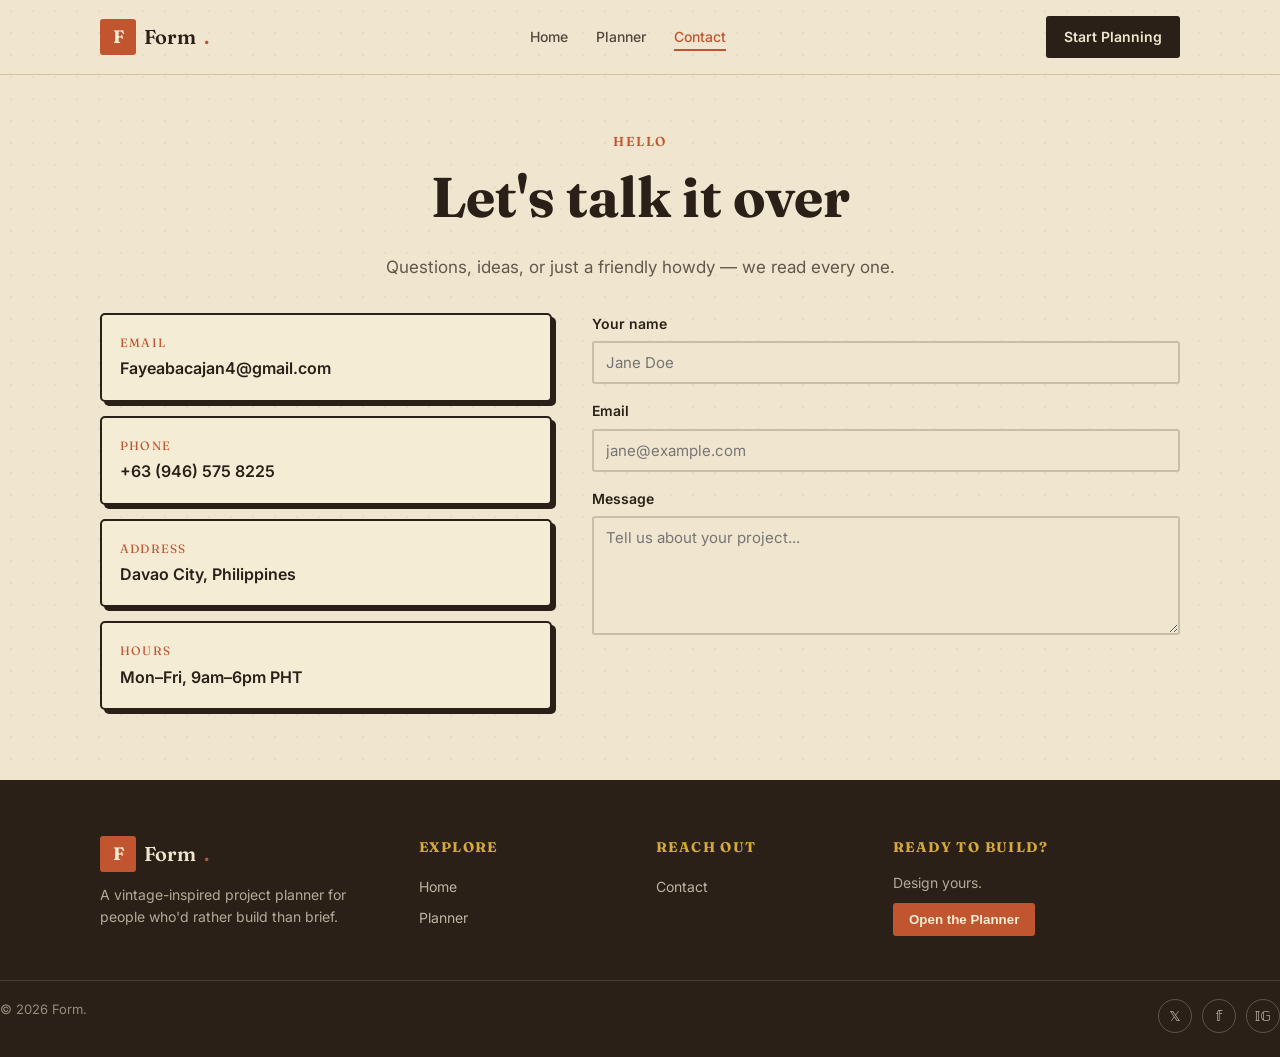
==== contact.html @ b25d4759 "Update contact.html" ====
<!doctype html>
<html lang="en">
<head>
<meta charset="UTF-8">
<meta name="viewport" content="width=device-width, initial-scale=1.0">
<title>Contact — Form</title>
<link rel="preconnect" href="https://fonts.googleapis.com">
<link rel="preconnect" href="https://fonts.gstatic.com" crossorigin>
<link href="https://fonts.googleapis.com/css2?family=Fraunces:opsz,wght@9..144,400;9..144,600;9..144,700;9..144,900&family=Inter:wght@400;500;600;700&display=swap" rel="stylesheet">
<link rel="stylesheet" href="styles.css">
</head>
<body>
<header class="navbar">
  <div class="nav-inner">
    <a class="brand" href="index.html"><span class="mark">F</span>Form<span class="dot">.</span></a>
    <ul class="nav-links">
      <li><a href="index.html">Home</a></li>
      <li><a href="planner.html">Planner</a></li>
      <li><a class="active" href="contact.html">Contact</a></li>
    </ul>
    <a class="nav-cta nav-desktop-cta" href="planner.html">Start Planning</a>
    <button class="burger" aria-label="Menu">☰</button>
  </div>
  <div class="drawer"><ul>
    <li><a href="index.html">Home</a></li>
    <li><a href="planner.html">Planner</a></li>
    <li><a class="active" href="contact.html">Contact</a></li>
    <li><a class="nav-cta" href="planner.html">Start Planning</a></li>
  </ul></div>
</header>

<section class="page-head">
  <div class="eyebrow"> hello</div>
  <h1>Let's talk it over</h1>
  <p>Questions, ideas, or just a friendly howdy — we read every one.</p>
</section>

<section style="padding-top:0;">
  <div class="container contact-grid">
    <div>
      <div class="info-card"><div class="label">Email</div><div class="val">Fayeabacajan4@gmail.com</div></div>
      <div class="info-card"><div class="label">Phone</div><div class="val">+63 (946) 575 8225</div></div>
      <div class="info-card"><div class="label">Address</div><div class="val">Davao City, Philippines</div></div>
      <div class="info-card"><div class="label">Hours</div><div class="val">Mon–Fri, 9am–6pm PHT</div></div>
    </div>
    <div>
     <div class="form-field">
    <label>Your name</label>
    <input id="name" name="name" type="text" placeholder="Jane Doe" required>
</div>

<div class="form-field">
    <label>Email</label>
    <input id="email" name="email" type="email" placeholder="jane@example.com" required>
</div>

<div class="form-field">
    <label>Message</label>
    <textarea id="message" name="message" rows="5"
        placeholder="Tell us about your project..." required></textarea>
</div>
  </div>
</section>

<footer class="footer">
  <div class="container">
    <div class="footer-grid">
      <div>
        <div class="brand"><span class="mark">F</span>Form<span class="dot">.</span></div>
        <p>A vintage-inspired project planner for people who'd rather build than brief.</p>
      </div>
      <div><h3>Explore</h3><a href="index.html">Home</a><a href="planner.html">Planner</a></div>
      <div><h3>Reach out</h3><a href="contact.html">Contact</a></div>
      <div class="news">
    <h3>Ready to build?</h3>
    <p>Design yours.</p>

    <button onclick="window.location.href='planner.html'">
        Open the Planner
    </button>

    <div class="ok"></div>
</div></div>
    </div>
    <div class="footer-bottom"><span>© <span id="year"></span> Form.</span>
      <div class="socials"><a href="https://x.com/jungkook_faye">𝕏</a><a href="https://www.facebook.com/faye.t.abacajan">𝕗</a><a href="https://www.instagram.com/fayeabacajan/">𝕀𝔾</a></div>
    </div>
</footer>
<script>document.getElementById('year').textContent = new Date().getFullYear();</script>
<script src="script.js"></script>
</body>
</html>
---- styles.css ----
/* Form — retro/vintage stylesheet (pure CSS, no framework) */
:root {
  --bg: #f0e6cf;
  --ink: #2a2018;
  --card: #f5ecd6;
  --rust: #c05530;
  --teal: #4d8a83;
  --mustard: #d4a93a;
  --muted: #ddd0b8;
  --border: #d4c4a3;
  --destructive: #a83232;
  --radius: 4px;
  --font-display: "Fraunces", Georgia, serif;
  --font-body: "Inter", system-ui, sans-serif;
}

* { box-sizing: border-box; margin: 0; padding: 0; }

html { scroll-behavior: smooth; }

body {
  font-family: var(--font-body);
  color: var(--ink);
  background-color: var(--bg);
  background-image: radial-gradient(rgba(74,60,40,0.06) 1px, transparent 1px);
  background-size: 22px 22px;
  line-height: 1.6;
}

a { color: inherit; text-decoration: none; }
img { max-width: 100%; display: block; }

.container { max-width: 1120px; margin: 0 auto; padding: 0 20px; }

/* Navbar */
.navbar {
  position: sticky; top: 0; z-index: 50;
  transition: background .3s, box-shadow .3s;
}
.navbar.scrolled { background: rgba(240,230,207,.96); box-shadow: 0 2px 0 0 var(--border); }
.nav-inner { display: flex; align-items: center; justify-content: space-between; padding: 16px 20px; max-width: 1120px; margin: 0 auto; }
.brand { display: flex; align-items: center; gap: 8px; font-family: var(--font-display); font-size: 20px; font-weight: 600; }
.brand .mark {
  width: 36px; height: 36px; display: grid; place-items: center;
  background: var(--rust); color: #f5ecd6; border-radius: 3px; font-weight: 700; font-size: 18px;
  transition: transform .2s;
}
.brand:hover .mark { transform: rotate(-6deg); }
.brand .dot { color: var(--rust); }
.nav-links { display: flex; align-items: center; gap: 4px; list-style: none; }
.nav-links a { padding: 8px 12px; font-size: 14px; font-weight: 500; color: rgba(42,32,24,.8); border-radius: 3px; position: relative; }
.nav-links a:hover, .nav-links a.active { color: var(--rust); }
.nav-links a.active::after { content:""; position:absolute; left:12px; right:12px; bottom:2px; height:2px; background:var(--rust); }
.nav-cta {
  border: 2px solid var(--ink); background: var(--ink); color: var(--bg);
  padding: 8px 16px; font-size: 14px; font-weight: 600; border-radius: 3px;
  transition: transform .2s, background .2s;
}
.nav-cta:hover { transform: translateY(-2px); background: var(--rust); border-color: var(--rust); }
.burger { display: none; background: none; border: none; cursor: pointer; padding: 8px; }
.drawer { max-height: 0; overflow: hidden; transition: max-height .3s; border-top: 1px solid var(--border); background: var(--bg); }
.drawer.open { max-height: 420px; }
.drawer ul { list-style: none; padding: 12px 20px; }
.drawer a { display: block; padding: 10px 12px; font-weight: 500; }
.drawer a.active { background: rgba(192,85,48,.1); color: var(--rust); border-radius: 3px; }
.drawer .nav-cta { display: block; text-align: center; margin-top: 8px; }

@media (max-width: 768px) {
  .nav-links, .nav-desktop-cta { display: none; }
  .burger { display: block; }
}

/* Buttons */
.btn { display: inline-flex; align-items: center; gap: 8px; padding: 12px 22px; font-weight: 600; border-radius: 3px; cursor: pointer; border: 2px solid transparent; font-family: var(--font-body); font-size: 15px; transition: transform .2s, background .2s; }
.btn:hover { transform: translateY(-2px); }
.btn-primary { background: var(--rust); color: #f5ecd6; border-color: var(--rust); }
.btn-ink { background: var(--ink); color: var(--bg); border-color: var(--ink); }
.btn-ink:hover { background: var(--rust); border-color: var(--rust); }
.btn-ghost { background: transparent; color: var(--ink); border-color: var(--ink); }
.btn-ghost:hover { background: var(--ink); color: var(--bg); }

/* Hero */
.hero { padding: 64px 0 48px; }
.hero-grid { display: grid; grid-template-columns: 1.1fr 1fr; gap: 40px; align-items: center; }
.eyebrow { font-family: var(--font-display); font-size: 13px; letter-spacing: .12em; text-transform: uppercase; color: var(--rust); font-weight: 600; }
.hero h1 { font-family: var(--font-display); font-size: clamp(40px, 6vw, 64px); line-height: 1.05; font-weight: 700; margin: 14px 0 18px; }
.hero h1 em { font-style: italic; color: var(--rust); }
.hero p.lead { font-size: 18px; color: rgba(42,32,24,.75); max-width: 480px; margin-bottom: 26px; }
.hero-actions { display: flex; gap: 12px; flex-wrap: wrap; }
.hero-card {
  background: var(--card); border: 2px solid var(--ink); border-radius: 6px;
  padding: 18px; box-shadow: 8px 8px 0 var(--ink); transform: rotate(1.5deg);
}
.hero-card img { border-radius: 3px; width: 100%; }
.hero-card .caption { font-family: var(--font-display); font-size: 13px; margin-top: 10px; color: rgba(42,32,24,.6); }

@media (max-width: 768px) { .hero-grid { grid-template-columns: 1fr; } }

/* Sections */
section { padding: 56px 0; }
.section-head { text-align: center; max-width: 640px; margin: 0 auto 40px; }
.section-head h2 { font-family: var(--font-display); font-size: clamp(28px, 4vw, 40px); font-weight: 700; margin-bottom: 12px; }
.section-head p { color: rgba(42,32,24,.7); font-size: 17px; }

/* Process / features grid */
.grid { display: grid; gap: 24px; }
.grid-4 { grid-template-columns: repeat(4, 1fr); }
.grid-3 { grid-template-columns: repeat(3, 1fr); }
.grid-2 { grid-template-columns: repeat(2, 1fr); }
@media (max-width: 900px) { .grid-4 { grid-template-columns: repeat(2,1fr);} }
@media (max-width: 600px) { .grid-4, .grid-3, .grid-2 { grid-template-columns: 1fr; } }

.card {
  background: var(--card); border: 2px solid var(--ink); border-radius: 5px;
  padding: 24px; box-shadow: 5px 5px 0 var(--ink); transition: transform .2s;
}
.card:hover { transform: translate(-2px,-2px); box-shadow: 7px 7px 0 var(--ink); }
.card .num { font-family: var(--font-display); font-size: 14px; font-weight: 700; color: var(--rust); }
.card h3 { font-family: var(--font-display); font-size: 20px; margin: 8px 0 8px; }
.card p { color: rgba(42,32,24,.72); font-size: 15px; }
.card .icon { width: 44px; height: 44px; display: grid; place-items: center; background: var(--mustard); border-radius: 50%; font-size: 22px; margin-bottom: 12px; }

/* Stats */
.stats { background: var(--ink); color: var(--bg); padding: 56px 0; }
.stats .grid-4 { gap: 20px; }
.stat { text-align: center; }
.stat .num { font-family: var(--font-display); font-size: clamp(36px,5vw,52px); font-weight: 700; color: var(--mustard); }
.stat .label { font-size: 14px; color: rgba(240,230,207,.7); margin-top: 4px; }

/* Testimonial band */
.band {
    padding: 72px 0;
    background: url("assets/images/vintage-paper.jpg") center center / cover no-repeat;
    color: #f5ecd6;
    text-align: center;
    position: relative;
}

/* Optional overlay for readability */
.band::before {
    content: "";
    position: absolute;
    inset: 0;
    background: rgba(43, 31, 24, 0.55); /* Adjust opacity as needed */
}

.band .container {
    position: relative;
    z-index: 1;
}

.band blockquote {
    font-family: var(--font-display);
    font-size: clamp(22px, 3vw, 30px);
    font-style: italic;
    max-width: 760px;
    margin: 0 auto 18px;
    line-height: 1.4;
}

.band cite {
    font-style: normal;
    font-weight: 600;
}

/* CTA block */
.cta-block { text-align: center; padding: 72px 0; }
.cta-block h2 { font-family: var(--font-display); font-size: clamp(30px,4vw,44px); margin-bottom: 14px; }
.cta-block p { color: rgba(42,32,24,.72); max-width: 520px; margin: 0 auto 26px; font-size: 17px; }

/* Page header */
.page-head { padding: 56px 0 32px; text-align: center; }
.page-head h1 { font-family: var(--font-display); font-size: clamp(36px,5vw,56px); margin-bottom: 12px; }
.page-head p { color: rgba(42,32,24,.72); font-size: 17px; max-width: 560px; margin: 0 auto; }

/* Values */
.value .icon { background: var(--rust); color: #f5ecd6; }
.value h3 { font-family: var(--font-display); font-size: 19px; margin-bottom: 6px; }
.value p { color: rgba(42,32,24,.72); font-size: 15px; }

/* Showcase */
.project .swatches { display: flex; gap: 6px; margin: 12px 0; }
.project .swatches span { width: 22px; height: 22px; border-radius: 50%; border: 1px solid rgba(42,32,24,.2); }
.project .tag { display: inline-block; font-size: 12px; background: var(--muted); padding: 3px 10px; border-radius: 999px; margin: 4px 4px 0 0; }
.project h3 { font-family: var(--font-display); font-size: 22px; margin: 8px 0; }
.project .cat { font-family: var(--font-display); font-size: 13px; color: var(--rust); text-transform: uppercase; letter-spacing: .08em; }

/* Contact */
.contact-grid { display: grid; grid-template-columns: 1fr 1.3fr; gap: 40px; }
@media (max-width: 800px) { .contact-grid { grid-template-columns: 1fr; } }
.info-card { background: var(--card); border: 2px solid var(--ink); border-radius: 5px; padding: 18px; margin-bottom: 14px; box-shadow: 4px 4px 0 var(--ink); }
.info-card .label { font-family: var(--font-display); font-size: 12px; text-transform: uppercase; letter-spacing: .1em; color: var(--rust); }
.info-card .val { font-weight: 600; margin-top: 4px; }
.form-field { margin-bottom: 16px; }
.form-field label { display: block; font-size: 14px; font-weight: 600; margin-bottom: 6px; }
.form-field input, .form-field textarea, .form-field select {
  width: 100%; padding: 10px 12px; border: 2px solid rgba(42,32,24,.2); border-radius: 3px;
  background: var(--bg); font-family: var(--font-body); font-size: 15px; color: var(--ink);
}
.form-field input:focus, .form-field textarea:focus, .form-field select:focus { outline: none; border-color: var(--rust); }
.form-field .err { color: var(--destructive); font-size: 12px; margin-top: 4px; }
.success-box { background: rgba(77,138,131,.12); border: 2px solid var(--teal); color: var(--teal); padding: 16px; border-radius: 4px; font-weight: 600; }

/* Planner */
.planner-wrap { max-width: 760px; margin: 0 auto; }
.stepper { display: flex; justify-content: space-between; margin-bottom: 32px; position: relative; }
.stepper::before { content:""; position:absolute; top:14px; left:5%; right:5%; height:2px; background: var(--border); z-index:0; }
.step-dot { position: relative; z-index:1; display: flex; flex-direction: column; align-items: center; gap:6px; flex:1; }
.step-dot .circle { width: 30px; height: 30px; border-radius: 50%; background: var(--bg); border: 2px solid var(--border); display: grid; place-items: center; font-weight: 700; font-size: 13px; color: rgba(42,32,24,.5); }
.step-dot.done .circle, .step-dot.active .circle { background: var(--rust); color: #f5ecd6; border-color: var(--rust); }
.step-dot .name { font-size: 11px; color: rgba(42,32,24,.6); }
.step-dot.active .name { color: var(--rust); font-weight: 600; }
@media (max-width: 600px){ .step-dot .name { display:none; } }

.step-panel { background: var(--card); border: 2px solid var(--ink); border-radius: 6px; padding: 28px; box-shadow: 6px 6px 0 var(--ink); }
.step-panel h2 { font-family: var(--font-display); font-size: 26px; margin-bottom: 6px; }
.step-panel .sub { color: rgba(42,32,24,.7); margin-bottom: 22px; }
.choice-grid { display: grid; gap: 12px; }
.choice { border: 2px solid var(--border); border-radius: 4px; padding: 14px 16px; cursor: pointer; transition: all .15s; background: var(--bg); }
.choice:hover { border-color: var(--rust); }
.choice.selected { border-color: var(--rust); background: rgba(192,85,48,.08); box-shadow: inset 0 0 0 1px var(--rust); }
.choice .t { font-weight: 600; }
.choice .d { font-size: 13px; color: rgba(42,32,24,.65); margin-top: 2px; }
.palette-row { display: flex; gap: 10px; flex-wrap: wrap; }
.palette { cursor: pointer; border: 2px solid var(--border); border-radius: 6px; padding: 10px; background: var(--bg); text-align: center; }
.palette.selected { border-color: var(--rust); box-shadow: inset 0 0 0 1px var(--rust); }
.palette .swatches { display: flex; gap: 4px; justify-content: center; margin-bottom: 6px; }
.palette .swatches span { width: 18px; height: 18px; border-radius: 50%; }
.palette .name { font-size: 12px; font-weight: 600; }
.hex-row { display: flex; gap: 10px; flex-wrap: wrap; margin-top: 14px; }
.hex-field { display: flex; align-items: center; gap: 8px; }
.hex-field input[type=color] { width: 40px; height: 40px; border: 2px solid var(--ink); border-radius: 4px; padding: 2px; background: var(--bg); }
.hex-field input[type=text] { width: 90px; padding: 8px; border: 2px solid rgba(42,32,24,.2); border-radius: 3px; font-family: monospace; }
.toggle-row { display: flex; align-items: center; gap: 10px; padding: 10px 0; }
.toggle { position: relative; width: 44px; height: 24px; }
.toggle input { opacity: 0; width: 0; height: 0; }
.toggle .slider { position: absolute; inset: 0; background: var(--border); border-radius: 999px; transition: .2s; }
.toggle .slider::before { content:""; position:absolute; width:18px; height:18px; left:3px; top:3px; background:#fff; border-radius:50%; transition:.2s; }
.toggle input:checked + .slider { background: var(--rust); }
.toggle input:checked + .slider::before { transform: translateX(20px); }
.step-actions { display: flex; justify-content: space-between; margin-top: 28px; }
.review-row { display: flex; justify-content: space-between; padding: 10px 0; border-bottom: 1px dashed var(--border); }
.review-row .k { color: rgba(42,32,24,.6); font-size: 13px; }
.review-row .v { font-weight: 600; text-align: right; }
.chips { display: flex; flex-wrap: wrap; gap: 6px; }
.chips span { background: var(--muted); padding: 3px 10px; border-radius: 999px; font-size: 12px; }

/* Footer */
.footer { background: var(--ink); color: rgba(240,230,207,.85); padding: 56px 0 24px; }
.footer-grid { display: grid; grid-template-columns: 1.4fr 1fr 1fr 1.4fr; gap: 32px; }
@media (max-width: 800px){ .footer-grid { grid-template-columns: 1fr 1fr; } }
.footer h3 { font-family: var(--font-display); font-size: 14px; text-transform: uppercase; letter-spacing: .1em; color: var(--mustard); margin-bottom: 14px; }
.footer a { display: block; padding: 4px 0; color: rgba(240,230,207,.75); font-size: 14px; }
.footer a:hover { color: var(--mustard); }
.footer .brand { color: var(--bg); margin-bottom: 12px; }
.footer p { font-size: 14px; color: rgba(240,230,207,.7); }
.news input { width: 100%; padding: 9px 10px; border: 2px solid rgba(240,230,207,.25); background: transparent; color: var(--bg); border-radius: 3px; margin-top: 8px; }
.news input::placeholder { color: rgba(240,230,207,.4); }
.news button { margin-top: 8px; background: var(--rust); color: #f5ecd6; border: none; padding: 9px 16px; border-radius: 3px; font-weight: 600; cursor: pointer; }
.news .ok { margin-top: 8px; color: var(--mustard); font-size: 13px; }
.footer-bottom { border-top: 1px solid rgba(240,230,207,.15); margin-top: 36px; padding-top: 18px; display: flex; justify-content: space-between; flex-wrap: wrap; gap: 12px; font-size: 13px; color: rgba(240,230,207,.55); }
.socials { display: flex; gap: 10px; }
.socials a { width: 34px; height: 34px; display: grid; place-items: center; border: 1px solid rgba(240,230,207,.25); border-radius: 50%; padding: 0; }

.text-shadow-paper { text-shadow: 2px 2px 0 rgba(244,236,216,.6); }
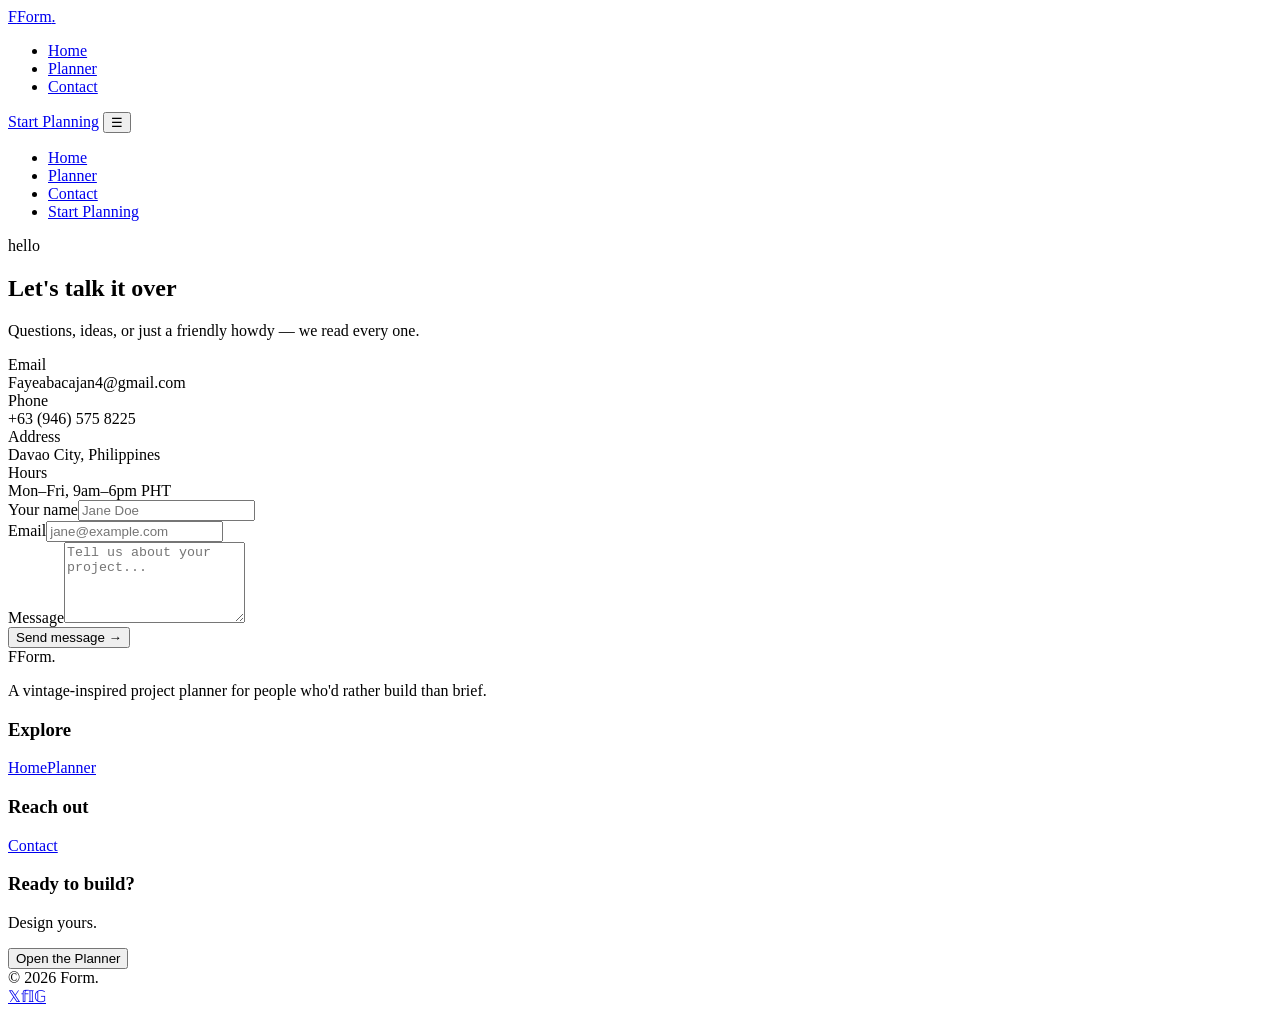
==== commit a8f3351b: "Update contact.html" ====
--- a/contact.html
+++ b/contact.html
@@ -7,7 +7,7 @@
 <link rel="preconnect" href="https://fonts.googleapis.com">
 <link rel="preconnect" href="https://fonts.gstatic.com" crossorigin>
 <link href="https://fonts.googleapis.com/css2?family=Fraunces:opsz,wght@9..144,400;9..144,600;9..144,700;9..144,900&family=Inter:wght@400;500;600;700&display=swap" rel="stylesheet">
-<link rel="stylesheet" href="styles.css">
+<link rel="stylesheet" href="assets/styles.css">
 </head>
 <body>
 <header class="navbar">
@@ -44,21 +44,14 @@
       <div class="info-card"><div class="label">Hours</div><div class="val">Mon–Fri, 9am–6pm PHT</div></div>
     </div>
     <div>
-     <div class="form-field">
-    <label>Your name</label>
-    <input id="name" name="name" type="text" placeholder="Jane Doe" required>
-</div>
-
-<div class="form-field">
-    <label>Email</label>
-    <input id="email" name="email" type="email" placeholder="jane@example.com" required>
-</div>
-
-<div class="form-field">
-    <label>Message</label>
-    <textarea id="message" name="message" rows="5"
-        placeholder="Tell us about your project..." required></textarea>
-</div>
+      <div id="contact-success" class="success-box" style="display:none;">Thanks! Your message is on its way — we'll reply within a working day.</div>
+      <form action="mailto:yourname@example.com" method="post" enctype="text/plain">
+        <div class="form-field" data-field="name"><label>Your name</label><input name="name" placeholder="Jane Doe"><div class="err"></div></div>
+        <div class="form-field" data-field="email"><label>Email</label><input name="email" placeholder="jane@example.com"><div class="err"></div></div>
+        <div class="form-field" data-field="message"><label>Message</label><textarea name="message" rows="5" placeholder="Tell us about your project..."></textarea><div class="err"></div></div>
+        <button class="btn btn-primary" type="submit">Send message →</button>
+      </form>
+    </div>
   </div>
 </section>
 
@@ -87,10 +80,6 @@
     </div>
 </footer>
 <script>document.getElementById('year').textContent = new Date().getFullYear();</script>
-<script src="script.js"></script>
+<script src="assets/script.js"></script>
 </body>
 </html>
-
-
-
-
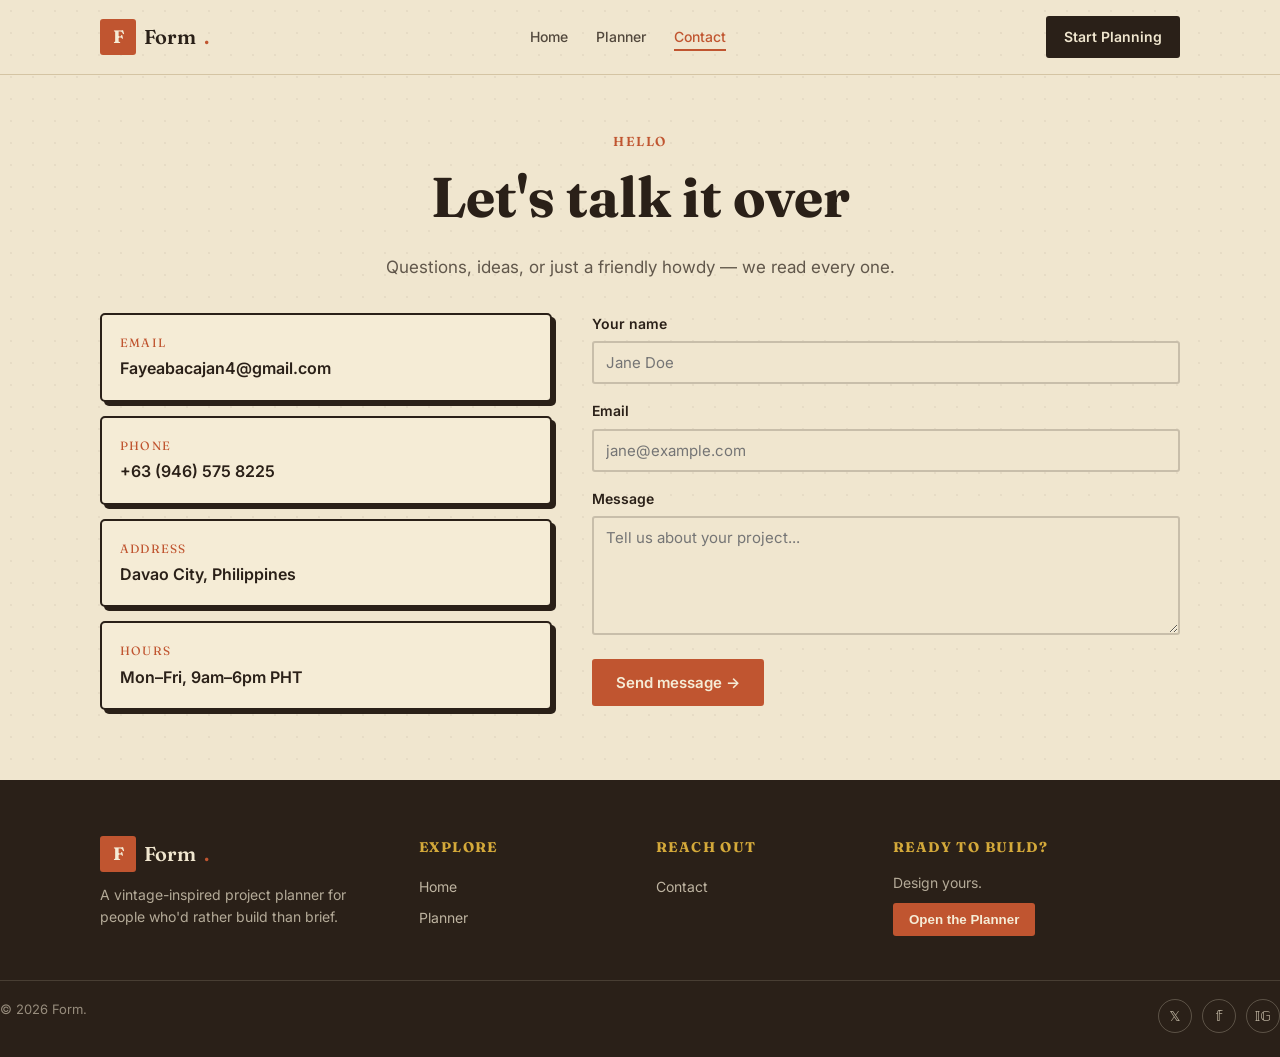
==== commit 43c04f05: "Update contact.html" ====
--- a/contact.html
+++ b/contact.html
@@ -7,7 +7,7 @@
 <link rel="preconnect" href="https://fonts.googleapis.com">
 <link rel="preconnect" href="https://fonts.gstatic.com" crossorigin>
 <link href="https://fonts.googleapis.com/css2?family=Fraunces:opsz,wght@9..144,400;9..144,600;9..144,700;9..144,900&family=Inter:wght@400;500;600;700&display=swap" rel="stylesheet">
-<link rel="stylesheet" href="assets/styles.css">
+<link rel="stylesheet" href="styles.css">
 </head>
 <body>
 <header class="navbar">
@@ -80,6 +80,6 @@
     </div>
 </footer>
 <script>document.getElementById('year').textContent = new Date().getFullYear();</script>
-<script src="assets/script.js"></script>
+<script src="script.js"></script>
 </body>
 </html>
--- a/styles.css
+++ b/styles.css
@@ -0,0 +1,265 @@
+/* Form — retro/vintage stylesheet (pure CSS, no framework) */
+:root {
+  --bg: #f0e6cf;
+  --ink: #2a2018;
+  --card: #f5ecd6;
+  --rust: #c05530;
+  --teal: #4d8a83;
+  --mustard: #d4a93a;
+  --muted: #ddd0b8;
+  --border: #d4c4a3;
+  --destructive: #a83232;
+  --radius: 4px;
+  --font-display: "Fraunces", Georgia, serif;
+  --font-body: "Inter", system-ui, sans-serif;
+}
+
+* { box-sizing: border-box; margin: 0; padding: 0; }
+
+html { scroll-behavior: smooth; }
+
+body {
+  font-family: var(--font-body);
+  color: var(--ink);
+  background-color: var(--bg);
+  background-image: radial-gradient(rgba(74,60,40,0.06) 1px, transparent 1px);
+  background-size: 22px 22px;
+  line-height: 1.6;
+}
+
+a { color: inherit; text-decoration: none; }
+img { max-width: 100%; display: block; }
+
+.container { max-width: 1120px; margin: 0 auto; padding: 0 20px; }
+
+/* Navbar */
+.navbar {
+  position: sticky; top: 0; z-index: 50;
+  transition: background .3s, box-shadow .3s;
+}
+.navbar.scrolled { background: rgba(240,230,207,.96); box-shadow: 0 2px 0 0 var(--border); }
+.nav-inner { display: flex; align-items: center; justify-content: space-between; padding: 16px 20px; max-width: 1120px; margin: 0 auto; }
+.brand { display: flex; align-items: center; gap: 8px; font-family: var(--font-display); font-size: 20px; font-weight: 600; }
+.brand .mark {
+  width: 36px; height: 36px; display: grid; place-items: center;
+  background: var(--rust); color: #f5ecd6; border-radius: 3px; font-weight: 700; font-size: 18px;
+  transition: transform .2s;
+}
+.brand:hover .mark { transform: rotate(-6deg); }
+.brand .dot { color: var(--rust); }
+.nav-links { display: flex; align-items: center; gap: 4px; list-style: none; }
+.nav-links a { padding: 8px 12px; font-size: 14px; font-weight: 500; color: rgba(42,32,24,.8); border-radius: 3px; position: relative; }
+.nav-links a:hover, .nav-links a.active { color: var(--rust); }
+.nav-links a.active::after { content:""; position:absolute; left:12px; right:12px; bottom:2px; height:2px; background:var(--rust); }
+.nav-cta {
+  border: 2px solid var(--ink); background: var(--ink); color: var(--bg);
+  padding: 8px 16px; font-size: 14px; font-weight: 600; border-radius: 3px;
+  transition: transform .2s, background .2s;
+}
+.nav-cta:hover { transform: translateY(-2px); background: var(--rust); border-color: var(--rust); }
+.burger { display: none; background: none; border: none; cursor: pointer; padding: 8px; }
+.drawer { max-height: 0; overflow: hidden; transition: max-height .3s; border-top: 1px solid var(--border); background: var(--bg); }
+.drawer.open { max-height: 420px; }
+.drawer ul { list-style: none; padding: 12px 20px; }
+.drawer a { display: block; padding: 10px 12px; font-weight: 500; }
+.drawer a.active { background: rgba(192,85,48,.1); color: var(--rust); border-radius: 3px; }
+.drawer .nav-cta { display: block; text-align: center; margin-top: 8px; }
+
+@media (max-width: 768px) {
+  .nav-links, .nav-desktop-cta { display: none; }
+  .burger { display: block; }
+}
+
+/* Buttons */
+.btn { display: inline-flex; align-items: center; gap: 8px; padding: 12px 22px; font-weight: 600; border-radius: 3px; cursor: pointer; border: 2px solid transparent; font-family: var(--font-body); font-size: 15px; transition: transform .2s, background .2s; }
+.btn:hover { transform: translateY(-2px); }
+.btn-primary { background: var(--rust); color: #f5ecd6; border-color: var(--rust); }
+.btn-ink { background: var(--ink); color: var(--bg); border-color: var(--ink); }
+.btn-ink:hover { background: var(--rust); border-color: var(--rust); }
+.btn-ghost { background: transparent; color: var(--ink); border-color: var(--ink); }
+.btn-ghost:hover { background: var(--ink); color: var(--bg); }
+
+/* Hero */
+.hero { padding: 64px 0 48px; }
+.hero-grid { display: grid; grid-template-columns: 1.1fr 1fr; gap: 40px; align-items: center; }
+.eyebrow { font-family: var(--font-display); font-size: 13px; letter-spacing: .12em; text-transform: uppercase; color: var(--rust); font-weight: 600; }
+.hero h1 { font-family: var(--font-display); font-size: clamp(40px, 6vw, 64px); line-height: 1.05; font-weight: 700; margin: 14px 0 18px; }
+.hero h1 em { font-style: italic; color: var(--rust); }
+.hero p.lead { font-size: 18px; color: rgba(42,32,24,.75); max-width: 480px; margin-bottom: 26px; }
+.hero-actions { display: flex; gap: 12px; flex-wrap: wrap; }
+.hero-card {
+  background: var(--card); border: 2px solid var(--ink); border-radius: 6px;
+  padding: 18px; box-shadow: 8px 8px 0 var(--ink); transform: rotate(1.5deg);
+}
+.hero-card img { border-radius: 3px; width: 100%; }
+.hero-card .caption { font-family: var(--font-display); font-size: 13px; margin-top: 10px; color: rgba(42,32,24,.6); }
+
+@media (max-width: 768px) { .hero-grid { grid-template-columns: 1fr; } }
+
+/* Sections */
+section { padding: 56px 0; }
+.section-head { text-align: center; max-width: 640px; margin: 0 auto 40px; }
+.section-head h2 { font-family: var(--font-display); font-size: clamp(28px, 4vw, 40px); font-weight: 700; margin-bottom: 12px; }
+.section-head p { color: rgba(42,32,24,.7); font-size: 17px; }
+
+/* Process / features grid */
+.grid { display: grid; gap: 24px; }
+.grid-4 { grid-template-columns: repeat(4, 1fr); }
+.grid-3 { grid-template-columns: repeat(3, 1fr); }
+.grid-2 { grid-template-columns: repeat(2, 1fr); }
+@media (max-width: 900px) { .grid-4 { grid-template-columns: repeat(2,1fr);} }
+@media (max-width: 600px) { .grid-4, .grid-3, .grid-2 { grid-template-columns: 1fr; } }
+
+.card {
+  background: var(--card); border: 2px solid var(--ink); border-radius: 5px;
+  padding: 24px; box-shadow: 5px 5px 0 var(--ink); transition: transform .2s;
+}
+.card:hover { transform: translate(-2px,-2px); box-shadow: 7px 7px 0 var(--ink); }
+.card .num { font-family: var(--font-display); font-size: 14px; font-weight: 700; color: var(--rust); }
+.card h3 { font-family: var(--font-display); font-size: 20px; margin: 8px 0 8px; }
+.card p { color: rgba(42,32,24,.72); font-size: 15px; }
+.card .icon { width: 44px; height: 44px; display: grid; place-items: center; background: var(--mustard); border-radius: 50%; font-size: 22px; margin-bottom: 12px; }
+
+/* Stats */
+.stats { background: var(--ink); color: var(--bg); padding: 56px 0; }
+.stats .grid-4 { gap: 20px; }
+.stat { text-align: center; }
+.stat .num { font-family: var(--font-display); font-size: clamp(36px,5vw,52px); font-weight: 700; color: var(--mustard); }
+.stat .label { font-size: 14px; color: rgba(240,230,207,.7); margin-top: 4px; }
+
+/* Testimonial band */
+.band {
+    padding: 72px 0;
+    background: url("assets/images/vintage-paper.jpg") center center / cover no-repeat;
+    color: #f5ecd6;
+    text-align: center;
+    position: relative;
+}
+
+/* Optional overlay for readability */
+.band::before {
+    content: "";
+    position: absolute;
+    inset: 0;
+    background: rgba(43, 31, 24, 0.55); /* Adjust opacity as needed */
+}
+
+.band .container {
+    position: relative;
+    z-index: 1;
+}
+
+.band blockquote {
+    font-family: var(--font-display);
+    font-size: clamp(22px, 3vw, 30px);
+    font-style: italic;
+    max-width: 760px;
+    margin: 0 auto 18px;
+    line-height: 1.4;
+}
+
+.band cite {
+    font-style: normal;
+    font-weight: 600;
+}
+
+/* CTA block */
+.cta-block { text-align: center; padding: 72px 0; }
+.cta-block h2 { font-family: var(--font-display); font-size: clamp(30px,4vw,44px); margin-bottom: 14px; }
+.cta-block p { color: rgba(42,32,24,.72); max-width: 520px; margin: 0 auto 26px; font-size: 17px; }
+
+/* Page header */
+.page-head { padding: 56px 0 32px; text-align: center; }
+.page-head h1 { font-family: var(--font-display); font-size: clamp(36px,5vw,56px); margin-bottom: 12px; }
+.page-head p { color: rgba(42,32,24,.72); font-size: 17px; max-width: 560px; margin: 0 auto; }
+
+/* Values */
+.value .icon { background: var(--rust); color: #f5ecd6; }
+.value h3 { font-family: var(--font-display); font-size: 19px; margin-bottom: 6px; }
+.value p { color: rgba(42,32,24,.72); font-size: 15px; }
+
+/* Showcase */
+.project .swatches { display: flex; gap: 6px; margin: 12px 0; }
+.project .swatches span { width: 22px; height: 22px; border-radius: 50%; border: 1px solid rgba(42,32,24,.2); }
+.project .tag { display: inline-block; font-size: 12px; background: var(--muted); padding: 3px 10px; border-radius: 999px; margin: 4px 4px 0 0; }
+.project h3 { font-family: var(--font-display); font-size: 22px; margin: 8px 0; }
+.project .cat { font-family: var(--font-display); font-size: 13px; color: var(--rust); text-transform: uppercase; letter-spacing: .08em; }
+
+/* Contact */
+.contact-grid { display: grid; grid-template-columns: 1fr 1.3fr; gap: 40px; }
+@media (max-width: 800px) { .contact-grid { grid-template-columns: 1fr; } }
+.info-card { background: var(--card); border: 2px solid var(--ink); border-radius: 5px; padding: 18px; margin-bottom: 14px; box-shadow: 4px 4px 0 var(--ink); }
+.info-card .label { font-family: var(--font-display); font-size: 12px; text-transform: uppercase; letter-spacing: .1em; color: var(--rust); }
+.info-card .val { font-weight: 600; margin-top: 4px; }
+.form-field { margin-bottom: 16px; }
+.form-field label { display: block; font-size: 14px; font-weight: 600; margin-bottom: 6px; }
+.form-field input, .form-field textarea, .form-field select {
+  width: 100%; padding: 10px 12px; border: 2px solid rgba(42,32,24,.2); border-radius: 3px;
+  background: var(--bg); font-family: var(--font-body); font-size: 15px; color: var(--ink);
+}
+.form-field input:focus, .form-field textarea:focus, .form-field select:focus { outline: none; border-color: var(--rust); }
+.form-field .err { color: var(--destructive); font-size: 12px; margin-top: 4px; }
+.success-box { background: rgba(77,138,131,.12); border: 2px solid var(--teal); color: var(--teal); padding: 16px; border-radius: 4px; font-weight: 600; }
+
+/* Planner */
+.planner-wrap { max-width: 760px; margin: 0 auto; }
+.stepper { display: flex; justify-content: space-between; margin-bottom: 32px; position: relative; }
+.stepper::before { content:""; position:absolute; top:14px; left:5%; right:5%; height:2px; background: var(--border); z-index:0; }
+.step-dot { position: relative; z-index:1; display: flex; flex-direction: column; align-items: center; gap:6px; flex:1; }
+.step-dot .circle { width: 30px; height: 30px; border-radius: 50%; background: var(--bg); border: 2px solid var(--border); display: grid; place-items: center; font-weight: 700; font-size: 13px; color: rgba(42,32,24,.5); }
+.step-dot.done .circle, .step-dot.active .circle { background: var(--rust); color: #f5ecd6; border-color: var(--rust); }
+.step-dot .name { font-size: 11px; color: rgba(42,32,24,.6); }
+.step-dot.active .name { color: var(--rust); font-weight: 600; }
+@media (max-width: 600px){ .step-dot .name { display:none; } }
+
+.step-panel { background: var(--card); border: 2px solid var(--ink); border-radius: 6px; padding: 28px; box-shadow: 6px 6px 0 var(--ink); }
+.step-panel h2 { font-family: var(--font-display); font-size: 26px; margin-bottom: 6px; }
+.step-panel .sub { color: rgba(42,32,24,.7); margin-bottom: 22px; }
+.choice-grid { display: grid; gap: 12px; }
+.choice { border: 2px solid var(--border); border-radius: 4px; padding: 14px 16px; cursor: pointer; transition: all .15s; background: var(--bg); }
+.choice:hover { border-color: var(--rust); }
+.choice.selected { border-color: var(--rust); background: rgba(192,85,48,.08); box-shadow: inset 0 0 0 1px var(--rust); }
+.choice .t { font-weight: 600; }
+.choice .d { font-size: 13px; color: rgba(42,32,24,.65); margin-top: 2px; }
+.palette-row { display: flex; gap: 10px; flex-wrap: wrap; }
+.palette { cursor: pointer; border: 2px solid var(--border); border-radius: 6px; padding: 10px; background: var(--bg); text-align: center; }
+.palette.selected { border-color: var(--rust); box-shadow: inset 0 0 0 1px var(--rust); }
+.palette .swatches { display: flex; gap: 4px; justify-content: center; margin-bottom: 6px; }
+.palette .swatches span { width: 18px; height: 18px; border-radius: 50%; }
+.palette .name { font-size: 12px; font-weight: 600; }
+.hex-row { display: flex; gap: 10px; flex-wrap: wrap; margin-top: 14px; }
+.hex-field { display: flex; align-items: center; gap: 8px; }
+.hex-field input[type=color] { width: 40px; height: 40px; border: 2px solid var(--ink); border-radius: 4px; padding: 2px; background: var(--bg); }
+.hex-field input[type=text] { width: 90px; padding: 8px; border: 2px solid rgba(42,32,24,.2); border-radius: 3px; font-family: monospace; }
+.toggle-row { display: flex; align-items: center; gap: 10px; padding: 10px 0; }
+.toggle { position: relative; width: 44px; height: 24px; }
+.toggle input { opacity: 0; width: 0; height: 0; }
+.toggle .slider { position: absolute; inset: 0; background: var(--border); border-radius: 999px; transition: .2s; }
+.toggle .slider::before { content:""; position:absolute; width:18px; height:18px; left:3px; top:3px; background:#fff; border-radius:50%; transition:.2s; }
+.toggle input:checked + .slider { background: var(--rust); }
+.toggle input:checked + .slider::before { transform: translateX(20px); }
+.step-actions { display: flex; justify-content: space-between; margin-top: 28px; }
+.review-row { display: flex; justify-content: space-between; padding: 10px 0; border-bottom: 1px dashed var(--border); }
+.review-row .k { color: rgba(42,32,24,.6); font-size: 13px; }
+.review-row .v { font-weight: 600; text-align: right; }
+.chips { display: flex; flex-wrap: wrap; gap: 6px; }
+.chips span { background: var(--muted); padding: 3px 10px; border-radius: 999px; font-size: 12px; }
+
+/* Footer */
+.footer { background: var(--ink); color: rgba(240,230,207,.85); padding: 56px 0 24px; }
+.footer-grid { display: grid; grid-template-columns: 1.4fr 1fr 1fr 1.4fr; gap: 32px; }
+@media (max-width: 800px){ .footer-grid { grid-template-columns: 1fr 1fr; } }
+.footer h3 { font-family: var(--font-display); font-size: 14px; text-transform: uppercase; letter-spacing: .1em; color: var(--mustard); margin-bottom: 14px; }
+.footer a { display: block; padding: 4px 0; color: rgba(240,230,207,.75); font-size: 14px; }
+.footer a:hover { color: var(--mustard); }
+.footer .brand { color: var(--bg); margin-bottom: 12px; }
+.footer p { font-size: 14px; color: rgba(240,230,207,.7); }
+.news input { width: 100%; padding: 9px 10px; border: 2px solid rgba(240,230,207,.25); background: transparent; color: var(--bg); border-radius: 3px; margin-top: 8px; }
+.news input::placeholder { color: rgba(240,230,207,.4); }
+.news button { margin-top: 8px; background: var(--rust); color: #f5ecd6; border: none; padding: 9px 16px; border-radius: 3px; font-weight: 600; cursor: pointer; }
+.news .ok { margin-top: 8px; color: var(--mustard); font-size: 13px; }
+.footer-bottom { border-top: 1px solid rgba(240,230,207,.15); margin-top: 36px; padding-top: 18px; display: flex; justify-content: space-between; flex-wrap: wrap; gap: 12px; font-size: 13px; color: rgba(240,230,207,.55); }
+.socials { display: flex; gap: 10px; }
+.socials a { width: 34px; height: 34px; display: grid; place-items: center; border: 1px solid rgba(240,230,207,.25); border-radius: 50%; padding: 0; }
+
+.text-shadow-paper { text-shadow: 2px 2px 0 rgba(244,236,216,.6); }
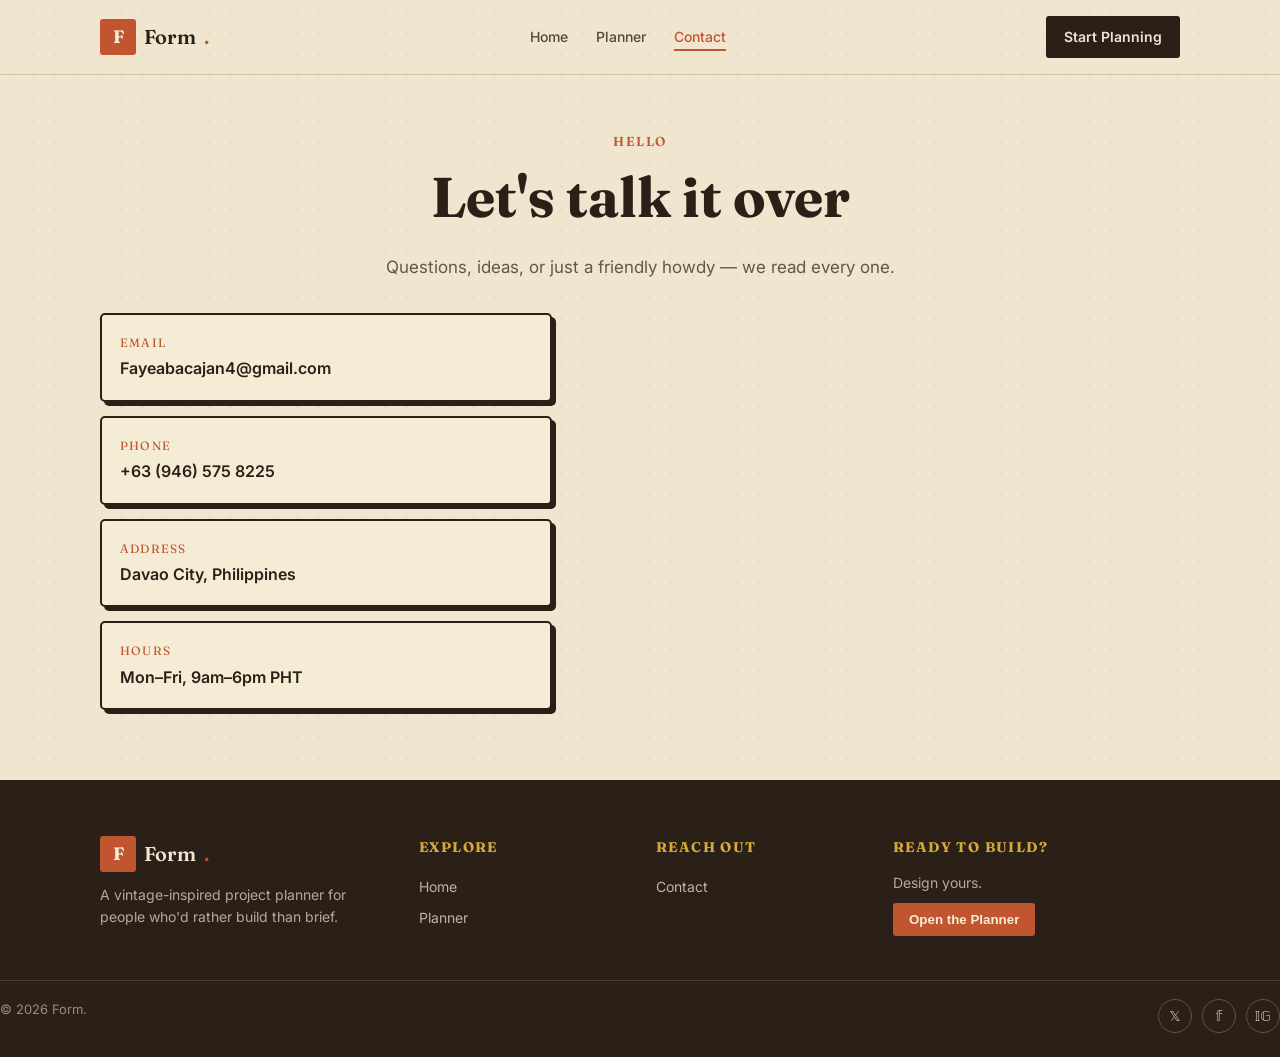
==== commit 65e580b8: "Update contact.html" ====
--- a/contact.html
+++ b/contact.html
@@ -43,15 +43,6 @@
       <div class="info-card"><div class="label">Address</div><div class="val">Davao City, Philippines</div></div>
       <div class="info-card"><div class="label">Hours</div><div class="val">Mon–Fri, 9am–6pm PHT</div></div>
     </div>
-    <div>
-      <div id="contact-success" class="success-box" style="display:none;">Thanks! Your message is on its way — we'll reply within a working day.</div>
-      <form action="mailto:yourname@example.com" method="post" enctype="text/plain">
-        <div class="form-field" data-field="name"><label>Your name</label><input name="name" placeholder="Jane Doe"><div class="err"></div></div>
-        <div class="form-field" data-field="email"><label>Email</label><input name="email" placeholder="jane@example.com"><div class="err"></div></div>
-        <div class="form-field" data-field="message"><label>Message</label><textarea name="message" rows="5" placeholder="Tell us about your project..."></textarea><div class="err"></div></div>
-        <button class="btn btn-primary" type="submit">Send message →</button>
-      </form>
-    </div>
   </div>
 </section>
 
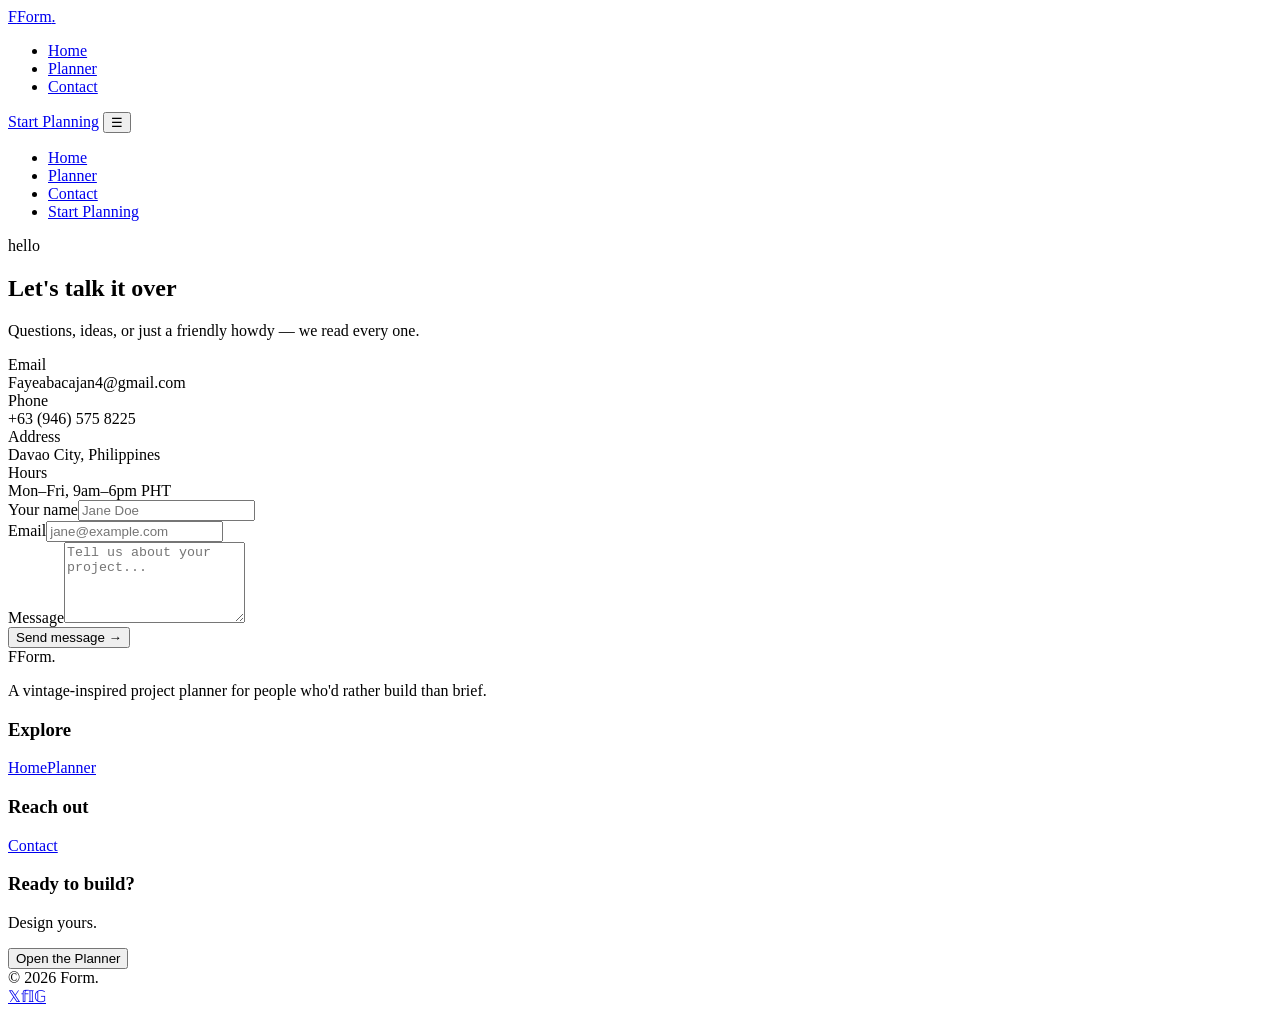
==== commit abc472ef: "Update contact.html" ====
--- a/contact.html
+++ b/contact.html
@@ -7,7 +7,7 @@
 <link rel="preconnect" href="https://fonts.googleapis.com">
 <link rel="preconnect" href="https://fonts.gstatic.com" crossorigin>
 <link href="https://fonts.googleapis.com/css2?family=Fraunces:opsz,wght@9..144,400;9..144,600;9..144,700;9..144,900&family=Inter:wght@400;500;600;700&display=swap" rel="stylesheet">
-<link rel="stylesheet" href="styles.css">
+<link rel="stylesheet" href="assets/styles.css">
 </head>
 <body>
 <header class="navbar">
@@ -43,6 +43,15 @@
       <div class="info-card"><div class="label">Address</div><div class="val">Davao City, Philippines</div></div>
       <div class="info-card"><div class="label">Hours</div><div class="val">Mon–Fri, 9am–6pm PHT</div></div>
     </div>
+    <div>
+      <div id="contact-success" class="success-box" style="display:none;">Thanks! Your message is on its way — we'll reply within a working day.</div>
+      <form action="mailto:yourname@example.com" method="post" enctype="text/plain">
+        <div class="form-field" data-field="name"><label>Your name</label><input name="name" placeholder="Jane Doe"><div class="err"></div></div>
+        <div class="form-field" data-field="email"><label>Email</label><input name="email" placeholder="jane@example.com"><div class="err"></div></div>
+        <div class="form-field" data-field="message"><label>Message</label><textarea name="message" rows="5" placeholder="Tell us about your project..."></textarea><div class="err"></div></div>
+        <button class="btn btn-primary" type="submit">Send message →</button>
+      </form>
+    </div>
   </div>
 </section>
 
@@ -71,6 +80,6 @@
     </div>
 </footer>
 <script>document.getElementById('year').textContent = new Date().getFullYear();</script>
-<script src="script.js"></script>
+<script src="assets/script.js"></script>
 </body>
 </html>
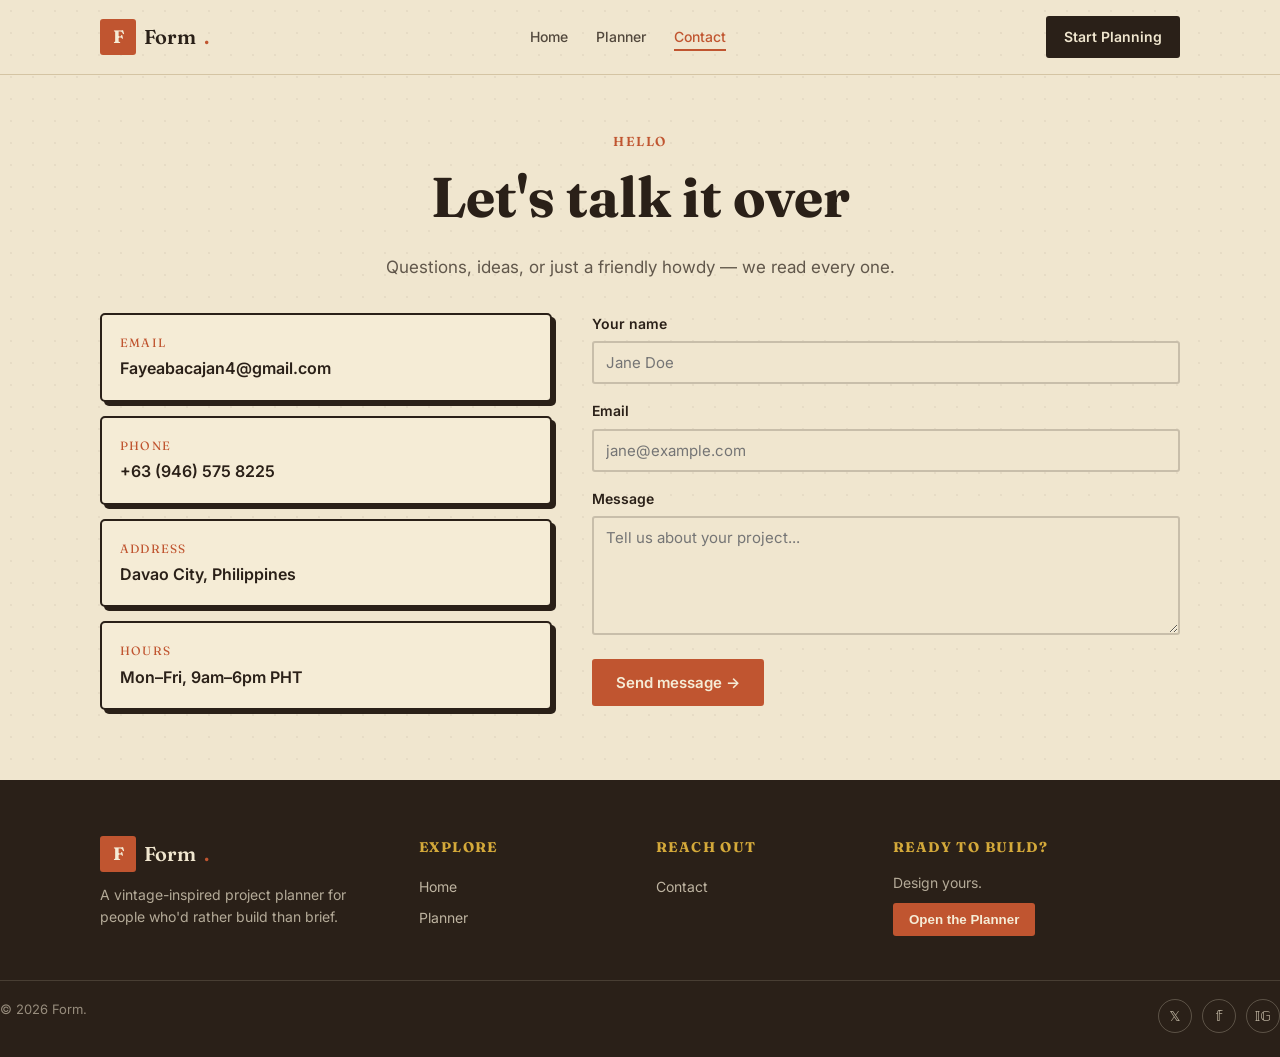
==== commit 02934d8f: "Update contact.html" ====
--- a/contact.html
+++ b/contact.html
@@ -7,7 +7,7 @@
 <link rel="preconnect" href="https://fonts.googleapis.com">
 <link rel="preconnect" href="https://fonts.gstatic.com" crossorigin>
 <link href="https://fonts.googleapis.com/css2?family=Fraunces:opsz,wght@9..144,400;9..144,600;9..144,700;9..144,900&family=Inter:wght@400;500;600;700&display=swap" rel="stylesheet">
-<link rel="stylesheet" href="assets/styles.css">
+<link rel="stylesheet" href="styles.css">
 </head>
 <body>
 <header class="navbar">
--- a/styles.css
+++ b/styles.css
@@ -0,0 +1,265 @@
+/* Form — retro/vintage stylesheet (pure CSS, no framework) */
+:root {
+  --bg: #f0e6cf;
+  --ink: #2a2018;
+  --card: #f5ecd6;
+  --rust: #c05530;
+  --teal: #4d8a83;
+  --mustard: #d4a93a;
+  --muted: #ddd0b8;
+  --border: #d4c4a3;
+  --destructive: #a83232;
+  --radius: 4px;
+  --font-display: "Fraunces", Georgia, serif;
+  --font-body: "Inter", system-ui, sans-serif;
+}
+
+* { box-sizing: border-box; margin: 0; padding: 0; }
+
+html { scroll-behavior: smooth; }
+
+body {
+  font-family: var(--font-body);
+  color: var(--ink);
+  background-color: var(--bg);
+  background-image: radial-gradient(rgba(74,60,40,0.06) 1px, transparent 1px);
+  background-size: 22px 22px;
+  line-height: 1.6;
+}
+
+a { color: inherit; text-decoration: none; }
+img { max-width: 100%; display: block; }
+
+.container { max-width: 1120px; margin: 0 auto; padding: 0 20px; }
+
+/* Navbar */
+.navbar {
+  position: sticky; top: 0; z-index: 50;
+  transition: background .3s, box-shadow .3s;
+}
+.navbar.scrolled { background: rgba(240,230,207,.96); box-shadow: 0 2px 0 0 var(--border); }
+.nav-inner { display: flex; align-items: center; justify-content: space-between; padding: 16px 20px; max-width: 1120px; margin: 0 auto; }
+.brand { display: flex; align-items: center; gap: 8px; font-family: var(--font-display); font-size: 20px; font-weight: 600; }
+.brand .mark {
+  width: 36px; height: 36px; display: grid; place-items: center;
+  background: var(--rust); color: #f5ecd6; border-radius: 3px; font-weight: 700; font-size: 18px;
+  transition: transform .2s;
+}
+.brand:hover .mark { transform: rotate(-6deg); }
+.brand .dot { color: var(--rust); }
+.nav-links { display: flex; align-items: center; gap: 4px; list-style: none; }
+.nav-links a { padding: 8px 12px; font-size: 14px; font-weight: 500; color: rgba(42,32,24,.8); border-radius: 3px; position: relative; }
+.nav-links a:hover, .nav-links a.active { color: var(--rust); }
+.nav-links a.active::after { content:""; position:absolute; left:12px; right:12px; bottom:2px; height:2px; background:var(--rust); }
+.nav-cta {
+  border: 2px solid var(--ink); background: var(--ink); color: var(--bg);
+  padding: 8px 16px; font-size: 14px; font-weight: 600; border-radius: 3px;
+  transition: transform .2s, background .2s;
+}
+.nav-cta:hover { transform: translateY(-2px); background: var(--rust); border-color: var(--rust); }
+.burger { display: none; background: none; border: none; cursor: pointer; padding: 8px; }
+.drawer { max-height: 0; overflow: hidden; transition: max-height .3s; border-top: 1px solid var(--border); background: var(--bg); }
+.drawer.open { max-height: 420px; }
+.drawer ul { list-style: none; padding: 12px 20px; }
+.drawer a { display: block; padding: 10px 12px; font-weight: 500; }
+.drawer a.active { background: rgba(192,85,48,.1); color: var(--rust); border-radius: 3px; }
+.drawer .nav-cta { display: block; text-align: center; margin-top: 8px; }
+
+@media (max-width: 768px) {
+  .nav-links, .nav-desktop-cta { display: none; }
+  .burger { display: block; }
+}
+
+/* Buttons */
+.btn { display: inline-flex; align-items: center; gap: 8px; padding: 12px 22px; font-weight: 600; border-radius: 3px; cursor: pointer; border: 2px solid transparent; font-family: var(--font-body); font-size: 15px; transition: transform .2s, background .2s; }
+.btn:hover { transform: translateY(-2px); }
+.btn-primary { background: var(--rust); color: #f5ecd6; border-color: var(--rust); }
+.btn-ink { background: var(--ink); color: var(--bg); border-color: var(--ink); }
+.btn-ink:hover { background: var(--rust); border-color: var(--rust); }
+.btn-ghost { background: transparent; color: var(--ink); border-color: var(--ink); }
+.btn-ghost:hover { background: var(--ink); color: var(--bg); }
+
+/* Hero */
+.hero { padding: 64px 0 48px; }
+.hero-grid { display: grid; grid-template-columns: 1.1fr 1fr; gap: 40px; align-items: center; }
+.eyebrow { font-family: var(--font-display); font-size: 13px; letter-spacing: .12em; text-transform: uppercase; color: var(--rust); font-weight: 600; }
+.hero h1 { font-family: var(--font-display); font-size: clamp(40px, 6vw, 64px); line-height: 1.05; font-weight: 700; margin: 14px 0 18px; }
+.hero h1 em { font-style: italic; color: var(--rust); }
+.hero p.lead { font-size: 18px; color: rgba(42,32,24,.75); max-width: 480px; margin-bottom: 26px; }
+.hero-actions { display: flex; gap: 12px; flex-wrap: wrap; }
+.hero-card {
+  background: var(--card); border: 2px solid var(--ink); border-radius: 6px;
+  padding: 18px; box-shadow: 8px 8px 0 var(--ink); transform: rotate(1.5deg);
+}
+.hero-card img { border-radius: 3px; width: 100%; }
+.hero-card .caption { font-family: var(--font-display); font-size: 13px; margin-top: 10px; color: rgba(42,32,24,.6); }
+
+@media (max-width: 768px) { .hero-grid { grid-template-columns: 1fr; } }
+
+/* Sections */
+section { padding: 56px 0; }
+.section-head { text-align: center; max-width: 640px; margin: 0 auto 40px; }
+.section-head h2 { font-family: var(--font-display); font-size: clamp(28px, 4vw, 40px); font-weight: 700; margin-bottom: 12px; }
+.section-head p { color: rgba(42,32,24,.7); font-size: 17px; }
+
+/* Process / features grid */
+.grid { display: grid; gap: 24px; }
+.grid-4 { grid-template-columns: repeat(4, 1fr); }
+.grid-3 { grid-template-columns: repeat(3, 1fr); }
+.grid-2 { grid-template-columns: repeat(2, 1fr); }
+@media (max-width: 900px) { .grid-4 { grid-template-columns: repeat(2,1fr);} }
+@media (max-width: 600px) { .grid-4, .grid-3, .grid-2 { grid-template-columns: 1fr; } }
+
+.card {
+  background: var(--card); border: 2px solid var(--ink); border-radius: 5px;
+  padding: 24px; box-shadow: 5px 5px 0 var(--ink); transition: transform .2s;
+}
+.card:hover { transform: translate(-2px,-2px); box-shadow: 7px 7px 0 var(--ink); }
+.card .num { font-family: var(--font-display); font-size: 14px; font-weight: 700; color: var(--rust); }
+.card h3 { font-family: var(--font-display); font-size: 20px; margin: 8px 0 8px; }
+.card p { color: rgba(42,32,24,.72); font-size: 15px; }
+.card .icon { width: 44px; height: 44px; display: grid; place-items: center; background: var(--mustard); border-radius: 50%; font-size: 22px; margin-bottom: 12px; }
+
+/* Stats */
+.stats { background: var(--ink); color: var(--bg); padding: 56px 0; }
+.stats .grid-4 { gap: 20px; }
+.stat { text-align: center; }
+.stat .num { font-family: var(--font-display); font-size: clamp(36px,5vw,52px); font-weight: 700; color: var(--mustard); }
+.stat .label { font-size: 14px; color: rgba(240,230,207,.7); margin-top: 4px; }
+
+/* Testimonial band */
+.band {
+    padding: 72px 0;
+    background: url("assets/images/vintage-paper.jpg") center center / cover no-repeat;
+    color: #f5ecd6;
+    text-align: center;
+    position: relative;
+}
+
+/* Optional overlay for readability */
+.band::before {
+    content: "";
+    position: absolute;
+    inset: 0;
+    background: rgba(43, 31, 24, 0.55); /* Adjust opacity as needed */
+}
+
+.band .container {
+    position: relative;
+    z-index: 1;
+}
+
+.band blockquote {
+    font-family: var(--font-display);
+    font-size: clamp(22px, 3vw, 30px);
+    font-style: italic;
+    max-width: 760px;
+    margin: 0 auto 18px;
+    line-height: 1.4;
+}
+
+.band cite {
+    font-style: normal;
+    font-weight: 600;
+}
+
+/* CTA block */
+.cta-block { text-align: center; padding: 72px 0; }
+.cta-block h2 { font-family: var(--font-display); font-size: clamp(30px,4vw,44px); margin-bottom: 14px; }
+.cta-block p { color: rgba(42,32,24,.72); max-width: 520px; margin: 0 auto 26px; font-size: 17px; }
+
+/* Page header */
+.page-head { padding: 56px 0 32px; text-align: center; }
+.page-head h1 { font-family: var(--font-display); font-size: clamp(36px,5vw,56px); margin-bottom: 12px; }
+.page-head p { color: rgba(42,32,24,.72); font-size: 17px; max-width: 560px; margin: 0 auto; }
+
+/* Values */
+.value .icon { background: var(--rust); color: #f5ecd6; }
+.value h3 { font-family: var(--font-display); font-size: 19px; margin-bottom: 6px; }
+.value p { color: rgba(42,32,24,.72); font-size: 15px; }
+
+/* Showcase */
+.project .swatches { display: flex; gap: 6px; margin: 12px 0; }
+.project .swatches span { width: 22px; height: 22px; border-radius: 50%; border: 1px solid rgba(42,32,24,.2); }
+.project .tag { display: inline-block; font-size: 12px; background: var(--muted); padding: 3px 10px; border-radius: 999px; margin: 4px 4px 0 0; }
+.project h3 { font-family: var(--font-display); font-size: 22px; margin: 8px 0; }
+.project .cat { font-family: var(--font-display); font-size: 13px; color: var(--rust); text-transform: uppercase; letter-spacing: .08em; }
+
+/* Contact */
+.contact-grid { display: grid; grid-template-columns: 1fr 1.3fr; gap: 40px; }
+@media (max-width: 800px) { .contact-grid { grid-template-columns: 1fr; } }
+.info-card { background: var(--card); border: 2px solid var(--ink); border-radius: 5px; padding: 18px; margin-bottom: 14px; box-shadow: 4px 4px 0 var(--ink); }
+.info-card .label { font-family: var(--font-display); font-size: 12px; text-transform: uppercase; letter-spacing: .1em; color: var(--rust); }
+.info-card .val { font-weight: 600; margin-top: 4px; }
+.form-field { margin-bottom: 16px; }
+.form-field label { display: block; font-size: 14px; font-weight: 600; margin-bottom: 6px; }
+.form-field input, .form-field textarea, .form-field select {
+  width: 100%; padding: 10px 12px; border: 2px solid rgba(42,32,24,.2); border-radius: 3px;
+  background: var(--bg); font-family: var(--font-body); font-size: 15px; color: var(--ink);
+}
+.form-field input:focus, .form-field textarea:focus, .form-field select:focus { outline: none; border-color: var(--rust); }
+.form-field .err { color: var(--destructive); font-size: 12px; margin-top: 4px; }
+.success-box { background: rgba(77,138,131,.12); border: 2px solid var(--teal); color: var(--teal); padding: 16px; border-radius: 4px; font-weight: 600; }
+
+/* Planner */
+.planner-wrap { max-width: 760px; margin: 0 auto; }
+.stepper { display: flex; justify-content: space-between; margin-bottom: 32px; position: relative; }
+.stepper::before { content:""; position:absolute; top:14px; left:5%; right:5%; height:2px; background: var(--border); z-index:0; }
+.step-dot { position: relative; z-index:1; display: flex; flex-direction: column; align-items: center; gap:6px; flex:1; }
+.step-dot .circle { width: 30px; height: 30px; border-radius: 50%; background: var(--bg); border: 2px solid var(--border); display: grid; place-items: center; font-weight: 700; font-size: 13px; color: rgba(42,32,24,.5); }
+.step-dot.done .circle, .step-dot.active .circle { background: var(--rust); color: #f5ecd6; border-color: var(--rust); }
+.step-dot .name { font-size: 11px; color: rgba(42,32,24,.6); }
+.step-dot.active .name { color: var(--rust); font-weight: 600; }
+@media (max-width: 600px){ .step-dot .name { display:none; } }
+
+.step-panel { background: var(--card); border: 2px solid var(--ink); border-radius: 6px; padding: 28px; box-shadow: 6px 6px 0 var(--ink); }
+.step-panel h2 { font-family: var(--font-display); font-size: 26px; margin-bottom: 6px; }
+.step-panel .sub { color: rgba(42,32,24,.7); margin-bottom: 22px; }
+.choice-grid { display: grid; gap: 12px; }
+.choice { border: 2px solid var(--border); border-radius: 4px; padding: 14px 16px; cursor: pointer; transition: all .15s; background: var(--bg); }
+.choice:hover { border-color: var(--rust); }
+.choice.selected { border-color: var(--rust); background: rgba(192,85,48,.08); box-shadow: inset 0 0 0 1px var(--rust); }
+.choice .t { font-weight: 600; }
+.choice .d { font-size: 13px; color: rgba(42,32,24,.65); margin-top: 2px; }
+.palette-row { display: flex; gap: 10px; flex-wrap: wrap; }
+.palette { cursor: pointer; border: 2px solid var(--border); border-radius: 6px; padding: 10px; background: var(--bg); text-align: center; }
+.palette.selected { border-color: var(--rust); box-shadow: inset 0 0 0 1px var(--rust); }
+.palette .swatches { display: flex; gap: 4px; justify-content: center; margin-bottom: 6px; }
+.palette .swatches span { width: 18px; height: 18px; border-radius: 50%; }
+.palette .name { font-size: 12px; font-weight: 600; }
+.hex-row { display: flex; gap: 10px; flex-wrap: wrap; margin-top: 14px; }
+.hex-field { display: flex; align-items: center; gap: 8px; }
+.hex-field input[type=color] { width: 40px; height: 40px; border: 2px solid var(--ink); border-radius: 4px; padding: 2px; background: var(--bg); }
+.hex-field input[type=text] { width: 90px; padding: 8px; border: 2px solid rgba(42,32,24,.2); border-radius: 3px; font-family: monospace; }
+.toggle-row { display: flex; align-items: center; gap: 10px; padding: 10px 0; }
+.toggle { position: relative; width: 44px; height: 24px; }
+.toggle input { opacity: 0; width: 0; height: 0; }
+.toggle .slider { position: absolute; inset: 0; background: var(--border); border-radius: 999px; transition: .2s; }
+.toggle .slider::before { content:""; position:absolute; width:18px; height:18px; left:3px; top:3px; background:#fff; border-radius:50%; transition:.2s; }
+.toggle input:checked + .slider { background: var(--rust); }
+.toggle input:checked + .slider::before { transform: translateX(20px); }
+.step-actions { display: flex; justify-content: space-between; margin-top: 28px; }
+.review-row { display: flex; justify-content: space-between; padding: 10px 0; border-bottom: 1px dashed var(--border); }
+.review-row .k { color: rgba(42,32,24,.6); font-size: 13px; }
+.review-row .v { font-weight: 600; text-align: right; }
+.chips { display: flex; flex-wrap: wrap; gap: 6px; }
+.chips span { background: var(--muted); padding: 3px 10px; border-radius: 999px; font-size: 12px; }
+
+/* Footer */
+.footer { background: var(--ink); color: rgba(240,230,207,.85); padding: 56px 0 24px; }
+.footer-grid { display: grid; grid-template-columns: 1.4fr 1fr 1fr 1.4fr; gap: 32px; }
+@media (max-width: 800px){ .footer-grid { grid-template-columns: 1fr 1fr; } }
+.footer h3 { font-family: var(--font-display); font-size: 14px; text-transform: uppercase; letter-spacing: .1em; color: var(--mustard); margin-bottom: 14px; }
+.footer a { display: block; padding: 4px 0; color: rgba(240,230,207,.75); font-size: 14px; }
+.footer a:hover { color: var(--mustard); }
+.footer .brand { color: var(--bg); margin-bottom: 12px; }
+.footer p { font-size: 14px; color: rgba(240,230,207,.7); }
+.news input { width: 100%; padding: 9px 10px; border: 2px solid rgba(240,230,207,.25); background: transparent; color: var(--bg); border-radius: 3px; margin-top: 8px; }
+.news input::placeholder { color: rgba(240,230,207,.4); }
+.news button { margin-top: 8px; background: var(--rust); color: #f5ecd6; border: none; padding: 9px 16px; border-radius: 3px; font-weight: 600; cursor: pointer; }
+.news .ok { margin-top: 8px; color: var(--mustard); font-size: 13px; }
+.footer-bottom { border-top: 1px solid rgba(240,230,207,.15); margin-top: 36px; padding-top: 18px; display: flex; justify-content: space-between; flex-wrap: wrap; gap: 12px; font-size: 13px; color: rgba(240,230,207,.55); }
+.socials { display: flex; gap: 10px; }
+.socials a { width: 34px; height: 34px; display: grid; place-items: center; border: 1px solid rgba(240,230,207,.25); border-radius: 50%; padding: 0; }
+
+.text-shadow-paper { text-shadow: 2px 2px 0 rgba(244,236,216,.6); }
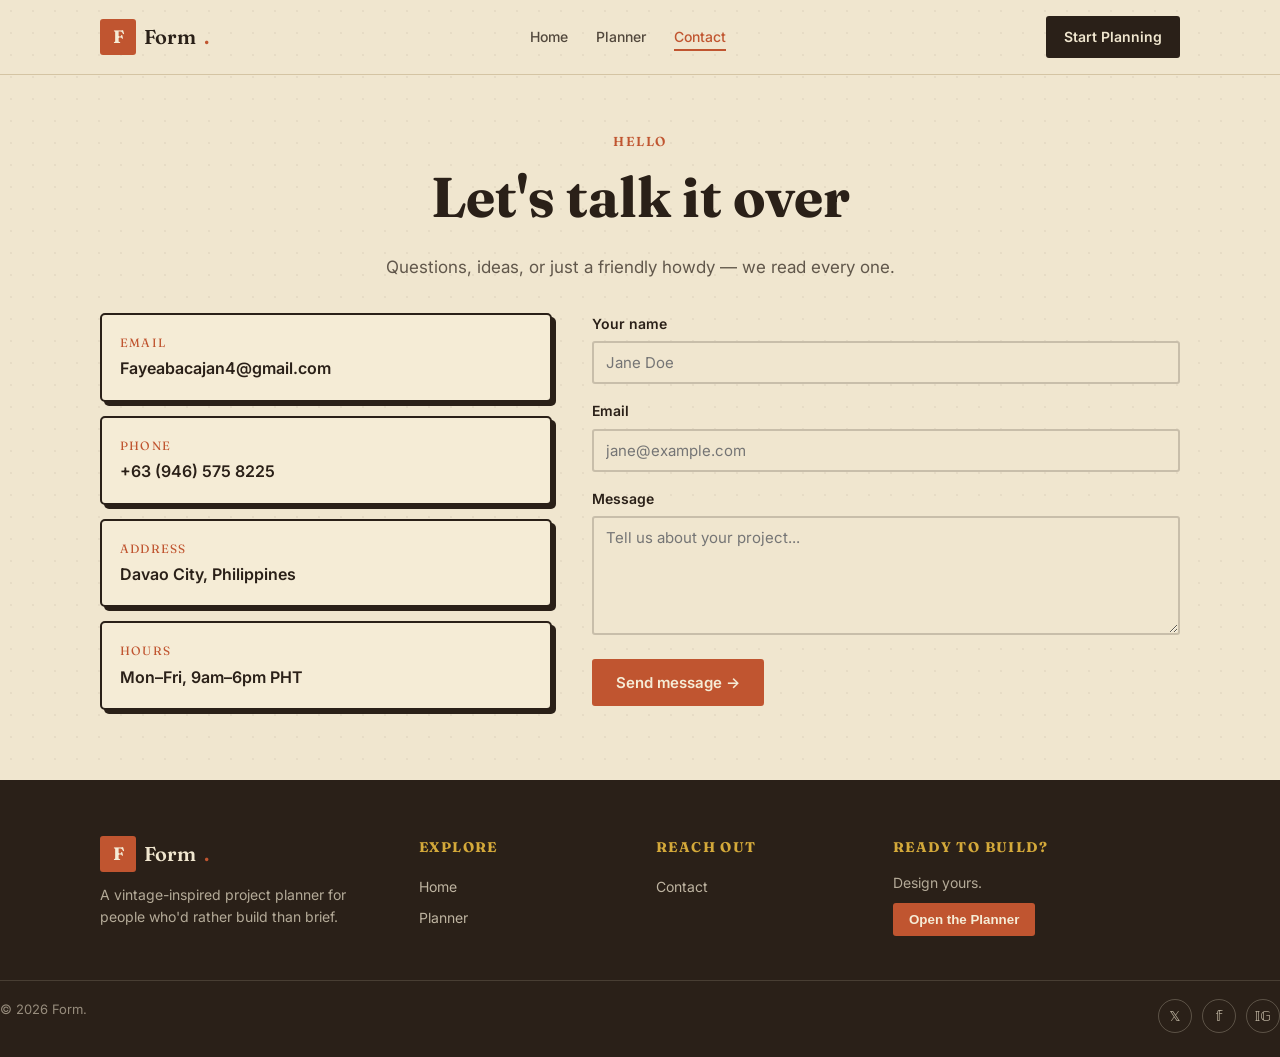
==== commit b5a52d63: "Update contact.html" ====
--- a/contact.html
+++ b/contact.html
@@ -80,6 +80,6 @@
     </div>
 </footer>
 <script>document.getElementById('year').textContent = new Date().getFullYear();</script>
-<script src="assets/script.js"></script>
+<script src="script.js"></script>
 </body>
 </html>
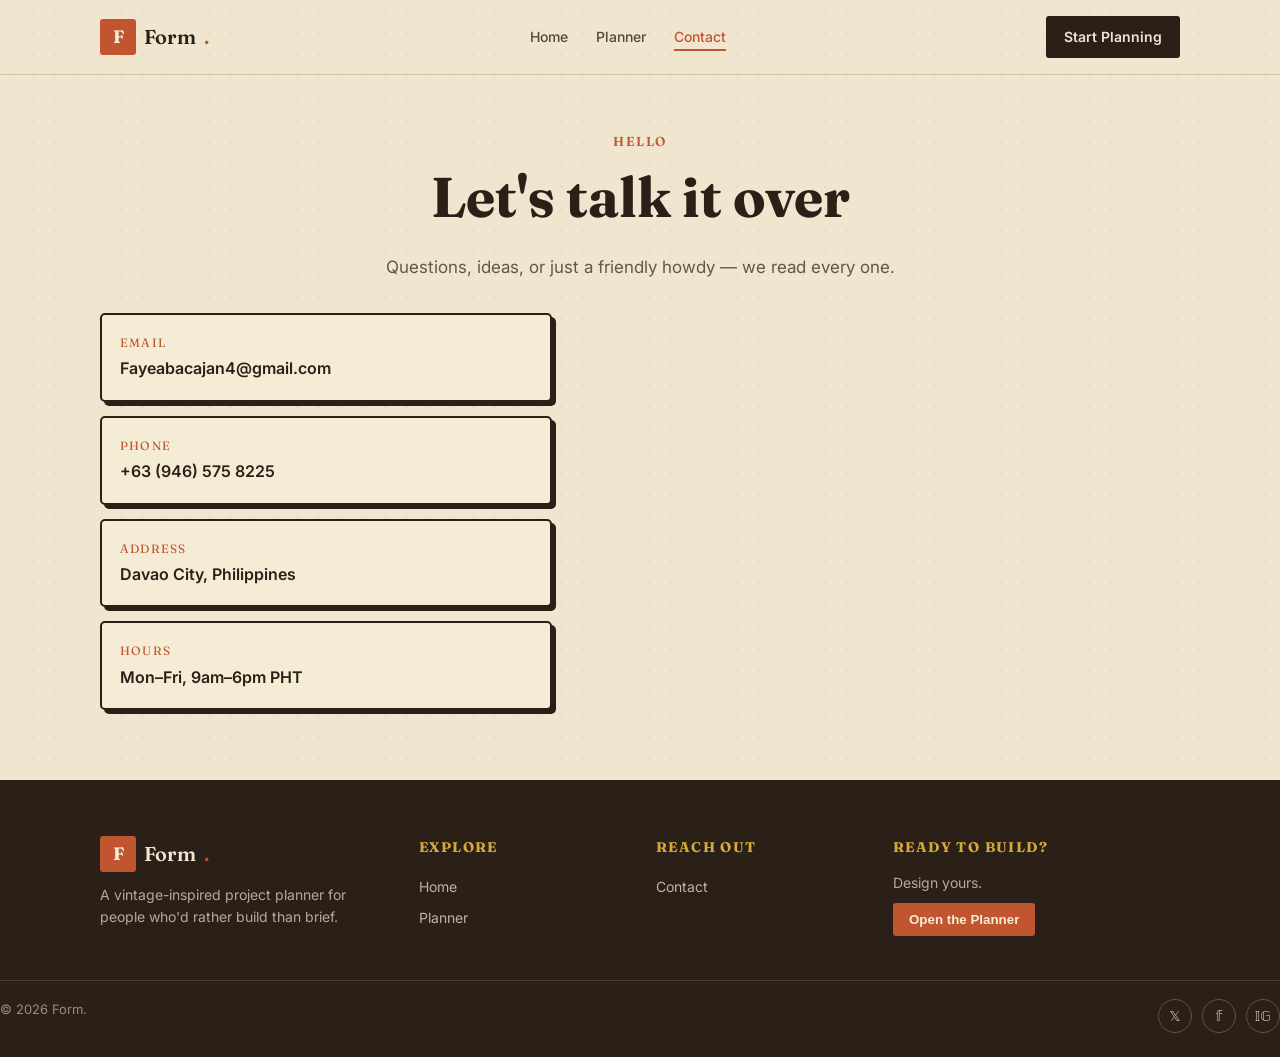
==== commit 144bc7b9: "Update contact.html" ====
--- a/contact.html
+++ b/contact.html
@@ -44,14 +44,6 @@
       <div class="info-card"><div class="label">Hours</div><div class="val">Mon–Fri, 9am–6pm PHT</div></div>
     </div>
     <div>
-      <div id="contact-success" class="success-box" style="display:none;">Thanks! Your message is on its way — we'll reply within a working day.</div>
-      <form action="mailto:yourname@example.com" method="post" enctype="text/plain">
-        <div class="form-field" data-field="name"><label>Your name</label><input name="name" placeholder="Jane Doe"><div class="err"></div></div>
-        <div class="form-field" data-field="email"><label>Email</label><input name="email" placeholder="jane@example.com"><div class="err"></div></div>
-        <div class="form-field" data-field="message"><label>Message</label><textarea name="message" rows="5" placeholder="Tell us about your project..."></textarea><div class="err"></div></div>
-        <button class="btn btn-primary" type="submit">Send message →</button>
-      </form>
-    </div>
   </div>
 </section>
 
--- a/styles.css
+++ b/styles.css
@@ -262,4 +262,21 @@
 .socials { display: flex; gap: 10px; }
 .socials a { width: 34px; height: 34px; display: grid; place-items: center; border: 1px solid rgba(240,230,207,.25); border-radius: 50%; padding: 0; }
 
+/* Ensure the page wrapper spans at least the full screen height */
+html {
+  min-height: 100vh;
+}
+
+body {
+  min-height: 100vh;
+  display: flex;
+  flex-direction: column;
+}
+
+/* Force the footer to auto-push itself to the bottom of the viewport */
+.footer {
+  margin-top: auto;
+  width: 100%;
+}
+
 .text-shadow-paper { text-shadow: 2px 2px 0 rgba(244,236,216,.6); }
